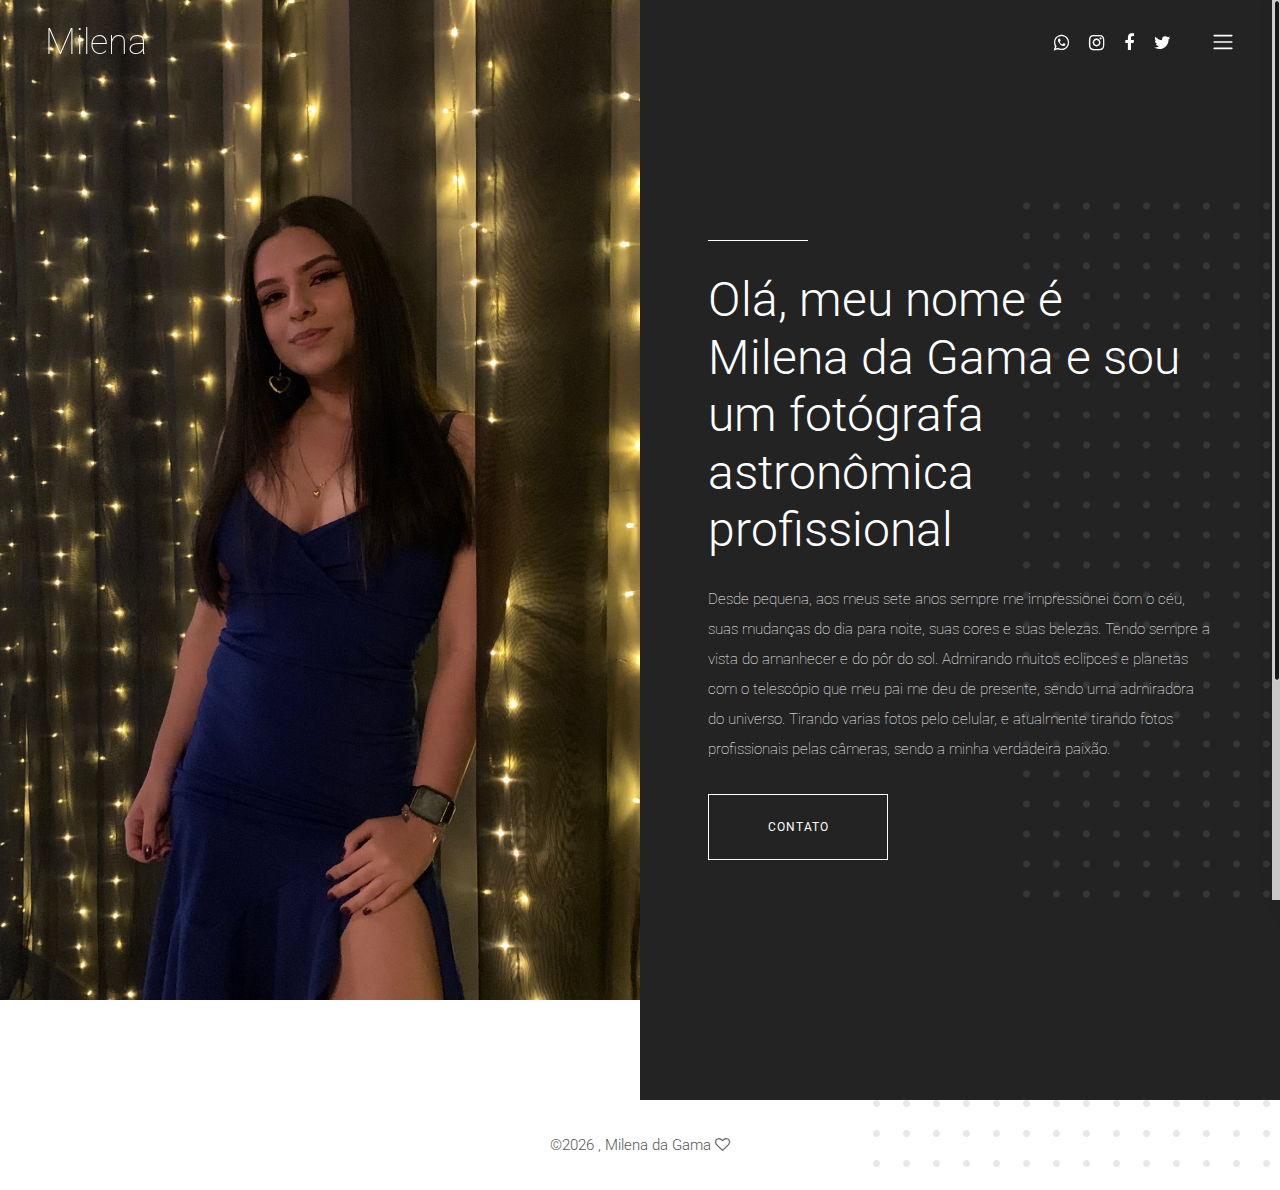
==== about-me.html @ 98a36a6b "site03" ====
<!DOCTYPE html>
<html lang="pt-BR">

<head>
    <meta charset="UTF-8">
    <meta name="description" content="">
    <meta http-equiv="X-UA-Compatible" content="IE=edge">
    <meta name="viewport" content="width=device-width, initial-scale=1, shrink-to-fit=no">
    <!-- The above 4 meta tags *must* come first in the head; any other head content must come *after* these tags -->

    <!-- Title  -->
    <title>Milena</title>

    <!-- Favicon  -->
    <link rel="icon" href="img/core-img/favicon.ico">

    <!-- Style CSS -->
    <link rel="stylesheet" href="style.css">

</head>

<body>
    <!-- Preloader Start -->
    <div id="preloader">
        <div class="preload-content">
            <div id="sonar-load"></div>
        </div>
    </div>
    <!-- Preloader End -->

    <!-- ***** Main Menu Area Start ***** -->
    <div class="mainMenu d-flex align-items-center justify-content-between">
        <!-- Close Icon -->
        <div class="closeIcon">
            <i class="ti-close" aria-hidden="true"></i>
        </div>
        <!-- Logo Area -->
        <div class="logo-area">
            <a href="index.html">Milena</a>
        </div>
        <!-- Nav -->
        <div class="sonarNav">
            <nav>
                <ul>
                    <li class="nav-item active">
                        <a class="nav-link" href="index.html">Home</a>
                    </li>
                    <li class="nav-item">
                        <a class="nav-link" href="about-me.html">Sobre mim</a>
                    </li>

                    <li class="nav-item">
                        <a class="nav-link" href="portfolio.html">Portfólio</a>
                    </li>

                </ul>
            </nav>
        </div>
        <!-- Copwrite Text -->
        <div class="copywrite-text">
            <p><!-- Link back to Colorlib can't be removed. Template is licensed under CC BY 3.0. -->
                &copy;<script>document.write(new Date().getFullYear());</script> , Milena da Gama <i class="fa fa-heart-o" aria-hidden="true"></i>

<!-- Link back to Colorlib can't be removed. Template is licensed under CC BY 3.0. -->
</p>
        </div>
    </div>
    <!-- ***** Main Menu Area End ***** -->

    <!-- ***** Header Area Start ***** -->
    <header class="header-area">
        <div class="container-fluid">
            <div class="row">
                <div class="col-12">
                    <div class="menu-area d-flex justify-content-between">
                        <!-- Logo Area  -->
                        <div class="logo-area">
                            <a href="index.html">Milena</a>
                        </div>

                        <div class="menu-content-area d-flex align-items-center">
                            <!-- Header Social Area -->
                            <div class="header-social-area d-flex align-items-center">

                                <a href="https://api.whatsapp.com/send/?phone=552198000376&text&app_absent=0" data-toggle="tooltip" data-placement="bottom" title="Whatsapp"><i class="fa fa-whatsapp" aria-hidden="true"></i></a>
                                <a href="https://instagram.com/mile_gama04?igshid=YmMyMTA2M2Y=" data-toggle="tooltip" data-placement="bottom" title="Instagram"><i class="fa fa-instagram" aria-hidden="true"></i></a>
                                <a href="https://www.facebook.com/milena.gama.7140" data-toggle="tooltip" data-placement="bottom" title="Facebook"><i class="fa fa-facebook" aria-hidden="true"></i></a>
                                <a href="https://mobile.twitter.com/miih_gmf
                                " data-toggle="tooltip" data-placement="bottom" title="Twitter"><i class="fa fa-twitter" aria-hidden="true"></i></a>
                            </div>
                            <!-- Menu Icon -->
                            <span class="navbar-toggler-icon" id="menuIcon"></span>
                        </div>
                    </div>
                </div>
            </div>
        </div>
    </header>
    <!-- ***** Header Area End ***** -->

    <!-- ***** Hero Area Start ***** -->
    <div class="hero-area d-flex align-items-center">
        <!-- Back End Content -->
        <div class="backEnd-content">
            <img class="dots" src="img/core-img/dots.png" alt="dots">
        </div>

        <!-- Hero Thumbnail -->
        <div class="hero-thumbnail aboutUs equalize bg-img" style="background-image: url(img/bg-img/about.jpg);"></div>
        
        <!-- Hero Content -->
        <div class="hero-content aboutUs equalize">
            <div class="container-fluid h-100">
                <div class="row h-100 align-items-center justify-content-center">
                    <div class="col-12 col-md-10">
                        <div class="line"></div>
                        <title>Sobre mim</title>
                        <h2>Olá, meu nome é Milena da Gama e sou um fotógrafa astronômica profissional</h2>
                        <p lang="pt-BR"> Desde pequena, aos meus sete anos sempre me impressionei com o céu, suas  mudanças do dia para noite, suas cores e suas belezas. Tendo sempre a vista do amanhecer e do pôr do sol. Admirando muitos eclipces e planetas com o telescópio que meu pai me deu de presente, sendo uma admiradora do universo. Tirando varias fotos pelo celular, e atualmente tirando fotos profissionais pelas câmeras, sendo a minha verdadeira paixão.</p>
                        <a href="https://wa.me/5521998000376" class="btn sonar-btn white-btn">contato</a>
                        
                    </div>
                </div>
            </div>
        </div>
    </div>

    <!-- ***** Footer Area Start ***** -->
    <footer class="footer-area">
        <!-- back end content -->
        <div class="backEnd-content">
            <img class="dots" src="img/core-img/dots.png" alt="dots">
        </div>

        <div class="container">
            <div class="row">
                <div class="col-12">
                    <!-- Copywrite Text -->
                    <div class="copywrite-text">
                        <p><!-- Link back to Colorlib can't be removed. Template is licensed under CC BY 3.0. -->
 &copy;<script>document.write(new Date().getFullYear());</script> , Milena da Gama <i class="fa fa-heart-o" aria-hidden="true"></i>
<!-- Link back to Colorlib can't be removed. Template is licensed under CC BY 3.0. -->
</p>
                    </div>
                </div>
            </div>
        </div>
    </footer>
    <!-- ***** Footer Area End ***** -->

    <!-- jQuery (Necessary for All JavaScript Plugins) -->
    <script src="js/jquery/jquery-2.2.4.min.js"></script>
    <!-- Popper js -->
    <script src="js/popper.min.js"></script>
    <!-- Bootstrap js -->
    <script src="js/bootstrap.min.js"></script>
    <!-- Plugins js -->
    <script src="js/plugins.js"></script>
    <!-- Active js -->
    <script src="js/active.js"></script>

</body>

</html>
---- style.css ----
/* [ -- Master Stylesheet -- ] */
/* ----------------------------------------------------------
:: Template Name: Sonar - Photography Template
:: Author: Colorlib
:: Author URL: https://colorlib.com
:: Version: 1.0
:: Created: March 09, 2018
:: Last Updated: March 09, 2018
---------------------------------------------------------- */
/* Variables */
/* mixin */
/* :: Import Fonts */
@import url("https://fonts.googleapis.com/css?family=Roboto:100,300,400,500,700");
/* :: Import All CSS */
@import url(css/bootstrap.min.css);
@import url(css/animate.css);
@import url(css/owl.carousel.css);
@import url(css/magnific-popup.css);
@import url(css/font-awesome.min.css);
@import url(css/themify-icons.css);
/* :: Base CSS */
* {
  margin: 0;
  padding: 0; }

body {
  font-family: "Roboto", sans-serif; }

h1,
h2,
h3,
h4,
h5,
h6 {
  color: #2f2f2f;
  font-weight: 300; }

p {
  color: #565656;
  font-size: 15px;
  line-height: 2;
  font-weight: 100; }

a {
  -webkit-transition-duration: 500ms;
  transition-duration: 500ms;
  text-decoration: none;
  outline: none;
  font-size: 14px;
  font-weight: 700; }
  a:hover, a:focus {
    -webkit-transition-duration: 500ms;
    transition-duration: 500ms;
    text-decoration: none;
    outline: none;
    font-size: 12px;
    font-weight: 400; }

#preloader {
  display: -webkit-box;
  display: -ms-flexbox;
  display: flex;
  -webkit-box-align: center;
  -ms-flex-align: center;
  -ms-grid-row-align: center;
  align-items: center;
  -webkit-box-pack: center;
  -ms-flex-pack: center;
  justify-content: center;
  background-color: #232323;
  position: fixed;
  width: 100%;
  height: 100%;
  z-index: 1000000; }

#sonar-load {
  width: 70px;
  height: 70px;
  border-radius: 50%;
  border: 3px;
  border-style: solid;
  border-color: transparent;
  border-top-color: #f8f5f5;
  -webkit-animation: sonar 2400ms linear infinite;
  animation: sonar 2400ms linear infinite;
  z-index: 999; }
  #sonar-load:before {
    content: "";
    position: absolute;
    top: 7.5px;
    left: 7.5px;
    right: 7.5px;
    bottom: 7.5px;
    border-radius: 50%;
    border: 3px;
    border-style: solid;
    border-color: transparent;
    border-top-color: #f8f5f5;
    -webkit-animation: sonar 2700ms linear infinite;
    animation: sonar 2700ms linear infinite; }
  #sonar-load:after {
    content: "";
    position: absolute;
    top: 20px;
    left: 20px;
    right: 20px;
    bottom: 20px;
    border-radius: 50%;
    border: 3px;
    border-style: solid;
    border-color: transparent;
    border-top-color: #f8f5f5;
    -webkit-animation: sonar 1800ms linear infinite;
    animation: sonar 1800ms linear infinite; }

@-webkit-keyframes sonar {
  0% {
    -webkit-transform: rotate(0deg);
    transform: rotate(0deg); }
  100% {
    -webkit-transform: rotate(360deg);
    transform: rotate(360deg); } }
@keyframes sonar {
  0% {
    -webkit-transform: rotate(0deg);
    transform: rotate(0deg); }
  100% {
    -webkit-transform: rotate(360deg);
    transform: rotate(360deg); } }
ul,
ol {
  margin: 0; }
  ul li,
  ol li {
    list-style: none; }

img {
  height: auto;
  max-width: 100%; }

.sonar-table {
  display: table;
  z-index: 9;
  position: absolute;
  width: 100%;
  height: 100%;
  margin: 0; }

.sonar-table-cell {
  display: table-cell;
  vertical-align: middle; }

.mt-15 {
  margin-top: 15px; }

.mt-30 {
  margin-top: 30px; }

.mt-50 {
  margin-top: 50px; }

.mt-70 {
  margin-top: 70px; }

.mt-100 {
  margin-top: 100px; }

.mb-15 {
  margin-bottom: 15px; }

.mb-30 {
  margin-bottom: 30px; }

.mb-50 {
  margin-bottom: 50px; }

.ml-15 {
  margin-left: 15px; }

.ml-30 {
  margin-left: 30px; }

.mr-15 {
  margin-right: 15px; }

.mr-30 {
  margin-right: 30px; }

.mb-70 {
  margin-bottom: 70px; }

.mb-100 {
  margin-bottom: 100px; }

.mt-230 {
  margin-top: 230px; }
  @media only screen and (max-width: 767px) {
    .mt-230 {
      margin-top: 100px; } }

.bg-img {
  background-position: center center;
  background-size: cover;
  background-repeat: no-repeat; }

.bg-transparent {
  background-color: transparent; }

.font-bold {
  font-weight: 700; }

.font-light {
  font-weight: 300; }

.height-500 {
  height: 500px !important; }

.height-600 {
  height: 600px !important; }

.height-700 {
  height: 700px !important; }

.height-800 {
  height: 800px !important; }

.mfp-wrap {
  z-index: 100000; }

.mfp-image-holder .mfp-close,
.mfp-iframe-holder .mfp-close {
  color: #ffffff;
  right: -30px;
  padding-right: 0;
  width: 30px;
  height: 30px;
  line-height: 25px;
  text-align: center;
  border: 2px solid #ffffff;
  border-radius: 50%;
  top: 10px; }

#scrollUp {
  background-color: #232323;
  border-radius: 50%;
  bottom: 60px;
  right: 60px;
  box-shadow: 0 2px 6px 0 rgba(0, 0, 0, 0.3);
  color: #ffffff;
  font-size: 30px;
  height: 70px;
  text-align: center;
  width: 70px;
  line-height: 66px;
  -webkit-transition-duration: 500ms;
  transition-duration: 500ms; }
  #scrollUp:hover {
    background-color: #192a56; }
  @media only screen and (min-width: 768px) and (max-width: 991px) {
    #scrollUp {
      bottom: 30px;
      right: 30px;
      height: 50px;
      width: 50px;
      line-height: 46px; } }
  @media only screen and (max-width: 767px) {
    #scrollUp {
      bottom: 30px;
      right: 30px;
      height: 50px;
      width: 50px;
      line-height: 46px; } }

.section-padding-100 {
  padding: 100px 0; }

.section-padding-50 {
  padding: 50px 0; }

.section-padding-50-0 {
  padding: 50px 0 0 0; }

.section-padding-100-70 {
  padding: 100px 0 70px; }

.section-padding-100-50 {
  padding: 100px 0 50px; }

.section-padding-100-0 {
  padding: 100px 0 0; }

.section-padding-0-100 {
  padding: 0 0 100px; }

.section-padding-100-20 {
  padding: 100px 0 20px 0; }

.bg-gray {
  background-color: #f8f5f5; }

.nicescroll-rails {
  z-index: 999999 !important; }

.section-heading {
  text-align: center;
  margin-bottom: 80px;
  position: relative;
  z-index: 1; }
  .section-heading .line {
    width: 100px;
    height: 1px;
    background-color: #232323;
    margin-bottom: 30px;
    display: block; }
  .section-heading h2 {
    font-size: 48px;
    margin-bottom: 0;
    font-weight: 100;
    line-height: 1.5; }
    .section-heading h2 span {
      font-weight: 400; }
    @media only screen and (min-width: 768px) and (max-width: 991px) {
      .section-heading h2 {
        font-size: 36px; } }
    @media only screen and (max-width: 767px) {
      .section-heading h2 {
        font-size: 30px; } }

.sonar-btn {
  position: relative;
  z-index: 1;
  min-width: 180px;
  height: 66px;
  border: 1px solid;
  border-color: #2f2f2f;
  text-transform: uppercase;
  color: #2f2f2f;
  font-size: 12px;
  letter-spacing: 1px;
  border-radius: 0;
  line-height: 64px;
  padding: 0;
  background-color: #ffffff; }
  .sonar-btn:hover, .sonar-btn:focus {
    background-color: #2f2f2f;
    font-size: 12px;
    color: #ffffff; }
  .sonar-btn.white-btn {
    border-color: #ffffff;
    color: #ffffff;
    background-color: transparent; }
    .sonar-btn.white-btn:hover, .sonar-btn.white-btn:focus {
      background-color: #ffffff;
      color: #2f2f2f; }
  .sonar-btn.btn-2 {
    background-color: #2f2f2f;
    font-size: 12px;
    color: #ffffff; }
  .sonar-btn.btn-3 {
    background-color: #232323;
    color: #ffffff; }
    .sonar-btn.btn-3::before {
      position: absolute;
      width: 100%;
      height: 100%;
      background-color: transparent;
      border: 1px solid;
      border-color: #232323;
      right: -6px;
      bottom: -6px;
      content: '';
      z-index: -100; }
    .sonar-btn.btn-3:hover, .sonar-btn.btn-3:focus {
      background-color: #232323;
      color: #ffffff; }

.bg-overlay {
  position: relative;
  z-index: 1; }
  .bg-overlay::after {
    position: absolute;
    z-index: -1;
    top: 0;
    left: 0;
    width: 100%;
    height: 100%;
    background-color: #2f2f2f;
    opacity: 0.85;
    content: ''; }

.bg-overlay-black {
  position: relative;
  z-index: 1; }
  .bg-overlay-black::after {
    position: absolute;
    z-index: 1;
    top: 0;
    left: 0;
    width: 100%;
    height: 100%;
    background-color: #000;
    opacity: 0.85;
    content: ''; }

.bg-overlay-white {
  position: relative;
  z-index: 1; }
  .bg-overlay-white::after {
    position: absolute;
    z-index: -2;
    top: 0;
    left: 0;
    width: 100%;
    height: 100%;
    background-color: rgba(230, 241, 255, 0.5);
    content: ''; }

.slide-background-overlay {
  position: relative;
  z-index: 1;
  bottom: 0;
  left: 0;
  width: 100%;
  height: 60%; }
  .slide-background-overlay::after {
    content: '';
    position: absolute;
    height: 60%;
    width: 100%;
    z-index: -1;
    bottom: 0;
    left: 0;
    background: rgba(0, 0, 0, 0.9);
    background: -webkit-linear-gradient(bottom, rgba(0, 0, 0, 0.9) 0%, rgba(0, 0, 0, 0.1) 90%, rgba(0, 0, 0, 0) 100%);
    background: linear-gradient(to top, rgba(0, 0, 0, 0.9) 0%, rgba(0, 0, 0, 0.1) 90%, rgba(0, 0, 0, 0) 100%); }

.grids {
  position: fixed;
  width: 100%;
  height: 100%;
  z-index: -1; }
  .grids div {
    width: 1px;
    height: 100%;
    background-color: #e0e3e4; }
    .grids div:nth-child(5) {
      background-color: #bababa; }
    .grids div:first-child, .grids div:last-child {
      background-color: transparent; }

/* :: Header Area CSS */
.header-area {
  position: fixed;
  z-index: 995;
  top: 0;
  left: 0;
  width: 100%;
  height: auto;
  -webkit-transition-duration: 500ms;
  transition-duration: 500ms;
  background-color: transparent;
  padding: 15px 30px; }
  .header-area .logo-area a {
    color: #ffffff;
    font-size: 36px;
    font-weight: 100; }
    @media only screen and (max-width: 767px) {
      .header-area .logo-area a {
        font-size: 24px; } }
  .header-area .menu-content-area .header-social-area {
    margin-right: 30px; }
    .header-area .menu-content-area .header-social-area a {
      font-size: 18px;
      padding: 0 10px;
      color: #ffffff; }
      @media only screen and (max-width: 767px) {
        .header-area .menu-content-area .header-social-area a {
          padding: 0 5px;
          font-size: 14px; } }
    @media only screen and (max-width: 767px) {
      .header-area .menu-content-area .header-social-area {
        margin-right: 15px; } }
  .header-area.sticky {
    background-color: #232323; }
  @media only screen and (max-width: 767px) {
    .header-area {
      padding: 10px 0; } }

.navbar-toggler-icon {
  background-image: url("data:image/svg+xml;charset=utf8,%3Csvg viewBox='0 0 30 30' xmlns='http://www.w3.org/2000/svg'%3E%3Cpath stroke='rgba(255, 255, 255, 1)' stroke-width='2' stroke-linecap='round' stroke-miterlimit='10' d='M4 7h22M4 15h22M4 23h22'/%3E%3C/svg%3E");
  cursor: pointer; }

.mainMenu {
  position: fixed;
  width: 480px;
  height: 100%;
  top: 0;
  right: -500px;
  background-color: #232323;
  z-index: 99999;
  text-align: center;
  -webkit-box-orient: vertical;
  -webkit-box-direction: normal;
  -ms-flex-direction: column;
  flex-direction: column;
  padding: 50px 15px;
  -webkit-transition-duration: 800ms;
  transition-duration: 800ms;
  box-shadow: 0 0 40px rgba(0, 0, 0, 0.2); }
  .mainMenu .closeIcon {
    position: absolute;
    right: 50px;
    top: 50px;
    z-index: 9;
    color: #ffffff;
    font-size: 20px;
    cursor: pointer;
    -webkit-transition-duration: 750ms;
    transition-duration: 750ms; }
    .mainMenu .closeIcon:hover {
      -webkit-transform: rotate(180deg);
      transform: rotate(180deg); }
    @media only screen and (max-width: 767px) {
      .mainMenu .closeIcon {
        right: 30px;
        top: 30px; } }
  .mainMenu .logo-area a {
    color: #ffffff;
    font-size: 30px;
    display: block;
    font-weight: 100; }
    @media only screen and (max-width: 767px) {
      .mainMenu .logo-area a {
        font-size: 24px; } }
  .mainMenu .copywrite-text p {
    margin-bottom: 0;
    color: #ffffff; }
    @media only screen and (max-width: 767px) {
      .mainMenu .copywrite-text p {
        font-size: 14px; } }
  .mainMenu .copywrite-text a {
    font-weight: 100;
    color: #ffffff; }
    .mainMenu .copywrite-text a:hover, .mainMenu .copywrite-text a:focus {
      font-size: 14px; }
  .mainMenu .nav-link {
    color: #ffffff;
    font-size: 18px;
    position: relative;
    z-index: 1;
    font-weight: 300;
    padding: 12px 15px; }
    @media only screen and (max-width: 767px) {
      .mainMenu .nav-link {
        font-size: 14px;
        padding: 10px; } }
    .mainMenu .nav-link::after {
      content: '';
      bottom: 0;
      width: 30px;
      height: 1px;
      background-color: rgba(255, 255, 255, 0.5);
      left: 50%;
      -webkit-transform: translateX(-50%);
      transform: translateX(-50%);
      position: absolute;
      z-index: 5;
      -webkit-transition-duration: 500ms;
      transition-duration: 500ms; }
    .mainMenu .nav-link:hover::after, .mainMenu .nav-link:focus::after {
      width: 70px;
      background-color: white; }
  @media only screen and (min-width: 992px) and (max-width: 1199px) {
    .mainMenu {
      padding: 30px 15px; } }
  @media only screen and (min-width: 768px) and (max-width: 991px) {
    .mainMenu {
      padding: 30px 15px; } }
  @media only screen and (max-width: 767px) {
    .mainMenu {
      padding: 15px;
      width: 300px; } }

/* :: Menu Open CSS */
.menu-open .mainMenu {
  right: 0; }

/* :: Hero Slides Area CSS */
.hero-slides .single-hero-slide {
  height: 950px;
  position: relative;
  z-index: 1;
  padding: 0 40px 100px;
  -webkit-transition-duration: 800ms;
  transition-duration: 800ms;
  overflow: visible;
  cursor: pointer; }
  .hero-slides .single-hero-slide .hero-slides-content {
    position: relative;
    z-index: 1;
    -webkit-transform: translateY(75%);
    transform: translateY(75%);
    -webkit-transition-duration: 800ms;
    transition-duration: 800ms;
    bottom: 0; }
    .hero-slides .single-hero-slide .hero-slides-content .line {
      width: 100px;
      height: 1px;
      background-color: #ffffff;
      margin-bottom: 30px;
      display: block; }
    .hero-slides .single-hero-slide .hero-slides-content h2 {
      color: #ffffff;
      font-weight: 100; }
    .hero-slides .single-hero-slide .hero-slides-content p {
      color: #ffffff;
      margin-bottom: 0;
      -webkit-transition-duration: 500ms;
      transition-duration: 500ms;
      margin-top: 140px; }
  .hero-slides .single-hero-slide:hover .hero-slides-content {
    -webkit-transform: translateY(0%);
    transform: translateY(0%); }
  .hero-slides .single-hero-slide:hover p {
    margin-top: 40px; }
  @media only screen and (min-width: 992px) and (max-width: 1199px) {
    .hero-slides .single-hero-slide {
      height: 800px; } }
  @media only screen and (min-width: 768px) and (max-width: 991px) {
    .hero-slides .single-hero-slide {
      height: 700px; } }
  @media only screen and (max-width: 767px) {
    .hero-slides .single-hero-slide {
      height: 550px; } }
.hero-slides .owl-dots {
  position: absolute;
  left: 50px;
  bottom: 50px; }
  .hero-slides .owl-dots .owl-dot {
    width: 8px;
    height: 8px;
    border: 1px solid #6a6a67;
    margin: 0 5px;
    border-radius: 50%;
    display: inline-block; }
    .hero-slides .owl-dots .owl-dot.active {
      border: 1px solid #ffffff;
      background-color: #ffffff; }

/* :: Portfolio Area CSS */
.portfolio-area {
  overflow-x: hidden; }
  .portfolio-area .portfolio-title h2 {
    font-size: 56px;
    text-align: center;
    font-weight: 100; }
    .portfolio-area .portfolio-title h2 span {
      font-weight: 400; }
    @media only screen and (min-width: 768px) and (max-width: 991px) {
      .portfolio-area .portfolio-title h2 {
        font-size: 36px; } }
    @media only screen and (max-width: 767px) {
      .portfolio-area .portfolio-title h2 {
        font-size: 30px; } }

.single-portfolio-item {
  position: relative;
  z-index: 1; }
  .single-portfolio-item .backend-content .dots {
    position: absolute;
    z-index: -1;
    top: -100px;
    left: -150px; }
  .single-portfolio-item .backend-content h2 {
    position: absolute;
    font-size: 230px;
    color: #f0f0f0;
    z-index: -10;
    top: -170px;
    right: 40%; }
    @media only screen and (min-width: 992px) and (max-width: 1199px) {
      .single-portfolio-item .backend-content h2 {
        font-size: 170px;
        top: -120px; } }
    @media only screen and (min-width: 768px) and (max-width: 991px) {
      .single-portfolio-item .backend-content h2 {
        font-size: 80px;
        top: -50px; } }
    @media only screen and (max-width: 767px) {
      .single-portfolio-item .backend-content h2 {
        font-size: 80px;
        top: -50px; } }
  .single-portfolio-item .portfolio-meta {
    padding-top: 30px; }
    .single-portfolio-item .portfolio-meta p {
      font-weight: 500;
      font-size: 14px;
      margin-bottom: 5px; }
    .single-portfolio-item .portfolio-meta h2 {
      font-size: 30px; }
      @media only screen and (max-width: 767px) {
        .single-portfolio-item .portfolio-meta h2 {
          font-size: 24px; } }
  .single-portfolio-item.portfolio-item-2 .backend-content .dots {
    position: absolute;
    z-index: -1;
    top: 0;
    left: auto;
    right: -150px; }
  .single-portfolio-item.portfolio-item-3 .backend-content .dots {
    top: 0;
    left: -200px;
    right: auto;
    -webkit-transform: rotate(90deg);
    transform: rotate(90deg); }
  .single-portfolio-item.portfolio-item-3 .backend-content h2 {
    top: -180px;
    left: 30%;
    right: auto; }
    @media only screen and (min-width: 992px) and (max-width: 1199px) {
      .single-portfolio-item.portfolio-item-3 .backend-content h2 {
        top: -130px; } }
    @media only screen and (min-width: 768px) and (max-width: 991px) {
      .single-portfolio-item.portfolio-item-3 .backend-content h2 {
        top: -90px;
        font-size: 100px; } }
    @media only screen and (max-width: 767px) {
      .single-portfolio-item.portfolio-item-3 .backend-content h2 {
        top: -70px; } }
  @media only screen and (max-width: 767px) {
    .single-portfolio-item.portfolio-item-3 {
      margin-bottom: 100px; } }
  .single-portfolio-item.portfolio-item-4 {
    top: -220px; }
    .single-portfolio-item.portfolio-item-4 .backend-content .dots {
      top: auto;
      bottom: -130px;
      left: 70%;
      right: auto;
      -webkit-transform: rotate(90deg);
      transform: rotate(90deg); }
    @media only screen and (max-width: 767px) {
      .single-portfolio-item.portfolio-item-4 {
        top: 0;
        margin-bottom: 100px; } }
  .single-portfolio-item.portfolio-item-5 {
    top: -450px;
    height: 0; }
    @media only screen and (max-width: 767px) {
      .single-portfolio-item.portfolio-item-5 {
        top: 0;
        height: auto;
        margin-bottom: 100px; } }
    @media only screen and (min-width: 768px) and (max-width: 991px) {
      .single-portfolio-item.portfolio-item-5 {
        top: -230px; } }
  .single-portfolio-item.portfolio-item-6 {
    top: 0;
    height: 0; }
    @media only screen and (max-width: 767px) {
      .single-portfolio-item.portfolio-item-6 {
        height: auto;
        margin-bottom: 100px; } }
  .single-portfolio-item.portfolio-item-7 {
    margin-top: 50px; }
    .single-portfolio-item.portfolio-item-7 .backend-content .dots {
      position: absolute;
      z-index: -1;
      top: auto;
      bottom: 0;
      left: auto;
      right: -150px; }
    .single-portfolio-item.portfolio-item-7 .backend-content h2 {
      top: -180px;
      left: 30%;
      right: auto; }
      @media only screen and (min-width: 992px) and (max-width: 1199px) {
        .single-portfolio-item.portfolio-item-7 .backend-content h2 {
          top: -100px; } }
      @media only screen and (max-width: 767px) {
        .single-portfolio-item.portfolio-item-7 .backend-content h2 {
          top: -60px; } }

/* :: Call to Action Area CSS */
.call-to-action-content {
  text-align: center; }
  .call-to-action-content h2 {
    font-weight: 100;
    font-size: 72px;
    margin-bottom: 15px; }
    @media only screen and (min-width: 992px) and (max-width: 1199px) {
      .call-to-action-content h2 {
        font-size: 55px; } }
    @media only screen and (min-width: 768px) and (max-width: 991px) {
      .call-to-action-content h2 {
        font-size: 36px; } }
    @media only screen and (max-width: 767px) {
      .call-to-action-content h2 {
        font-size: 30px; } }
  .call-to-action-content h5 {
    font-size: 48px;
    margin-bottom: 0; }
    @media only screen and (min-width: 768px) and (max-width: 991px) {
      .call-to-action-content h5 {
        font-size: 30px; } }
    @media only screen and (max-width: 767px) {
      .call-to-action-content h5 {
        font-size: 24px; } }

.sonar-call-to-action-area {
  position: relative;
  z-index: 1;
  overflow: hidden; }
  .sonar-call-to-action-area .backEnd-content h2 {
    position: absolute;
    font-size: 230px;
    color: #f0f0f0;
    z-index: -1;
    top: -30px;
    left: -3%; }
    @media only screen and (min-width: 992px) and (max-width: 1199px) {
      .sonar-call-to-action-area .backEnd-content h2 {
        font-size: 170px;
        top: 0; } }
    @media only screen and (min-width: 768px) and (max-width: 991px) {
      .sonar-call-to-action-area .backEnd-content h2 {
        font-size: 150px;
        top: 0; } }
    @media only screen and (max-width: 767px) {
      .sonar-call-to-action-area .backEnd-content h2 {
        font-size: 100px; } }

/* :: Footer CSS */
.footer-area {
  position: relative;
  z-index: 1;
  overflow: hidden; }
  .footer-area .copywrite-text {
    padding: 30px;
    text-align: center; }
    .footer-area .copywrite-text p {
      font-weight: 300;
      margin-bottom: 0; }
    .footer-area .copywrite-text a {
      color: #565656;
      font-weight: 300;
      font-size: 15px; }
      .footer-area .copywrite-text a:hover, .footer-area .copywrite-text a:focus {
        font-size: 15px; }
  .footer-area .backEnd-content .dots {
    position: absolute;
    right: -50px;
    top: 0;
    z-index: -1; }
  .footer-area .backEnd-content h2 {
    position: absolute;
    font-size: 230px;
    color: #f0f0f0;
    z-index: -1;
    top: -50px;
    left: -50px; }
    @media only screen and (min-width: 992px) and (max-width: 1199px) {
      .footer-area .backEnd-content h2 {
        font-size: 170px; } }
    @media only screen and (min-width: 768px) and (max-width: 991px) {
      .footer-area .backEnd-content h2 {
        font-size: 120px;
        top: 0; } }
    @media only screen and (max-width: 767px) {
      .footer-area .backEnd-content h2 {
        font-size: 80px;
        top: 0;
        left: -30px; } }

/* :: Hero Area CSS */
.hero-area {
  background-color: #232323;
  position: relative;
  z-index: 1;
  overflow: hidden;
  -ms-flex-wrap: wrap;
  flex-wrap: wrap; }
  .hero-area .backEnd-content .dots {
    position: absolute;
    right: -200px;
    top: 50%;
    z-index: -2;
    opacity: 0.1;
    -webkit-transform: translateY(-50%);
    transform: translateY(-50%); }
  .hero-area .hero-thumbnail,
  .hero-area .hero-content {
    -webkit-box-flex: 0;
    -ms-flex: 0 0 50%;
    flex: 0 0 50%;
    min-width: 50%;
    position: relative;
    z-index: 1; }
    @media only screen and (max-width: 767px) {
      .hero-area .hero-thumbnail,
      .hero-area .hero-content {
        -webkit-box-flex: 0;
        -ms-flex: 0 0 100%;
        flex: 0 0 100%;
        min-width: 100%; } }
  .hero-area .hero-content {
    height: 880px;
    padding: 100px 0; }
    .hero-area .hero-content .line {
      width: 100px;
      height: 1px;
      background-color: #ffffff;
      margin-bottom: 30px;
      display: block; }
    .hero-area .hero-content h2 {
      color: #ffffff;
      font-size: 48px;
      margin-bottom: 25px; }
      @media only screen and (min-width: 992px) and (max-width: 1199px) {
        .hero-area .hero-content h2 {
          font-size: 40px; } }
      @media only screen and (min-width: 768px) and (max-width: 991px) {
        .hero-area .hero-content h2 {
          font-size: 30px; } }
      @media only screen and (max-width: 767px) {
        .hero-area .hero-content h2 {
          font-size: 30px; } }
    .hero-area .hero-content p {
      color: #ffffff;
      margin-bottom: 30px; }
    .hero-area .hero-content.aboutUs {
      height: 1100px; }
      @media only screen and (max-width: 767px) {
        .hero-area .hero-content.aboutUs {
          height: auto; } }
    @media only screen and (max-width: 767px) {
      .hero-area .hero-content {
        height: auto; } }
  .hero-area .hero-thumbnail.aboutUs::before {
    position: absolute;
    width: 100%;
    height: 100px;
    bottom: 0;
    left: 0;
    background-color: #ffffff;
    content: '';
    z-index: 1; }
    @media only screen and (max-width: 767px) {
      .hero-area .hero-thumbnail.aboutUs::before {
        display: none; } }
  @media only screen and (max-width: 767px) {
    .hero-area .hero-thumbnail {
      height: 400px; } }

/* :: Service Area CSS */
.single-services-area {
  position: relative;
  z-index: 1;
  margin-bottom: 50px; }
  .single-services-area img {
    margin-bottom: 20px; }
  .single-services-area h4 {
    font-size: 28px;
    margin-bottom: 40px; }
  .single-services-area p {
    margin-bottom: 0; }

/* :: Testimonials Area CSS */
.sonar-testimonials-area {
  position: relative;
  z-index: 1;
  padding: 70px 0;
  margin: 0 50px; }
  .sonar-testimonials-area::before {
    position: absolute;
    width: 20%;
    height: 100%;
    left: 0;
    top: 0;
    background-color: #ffffff;
    content: ''; }
  .sonar-testimonials-area .testimonial-content {
    padding: 100px 80px 100px 200px;
    position: relative;
    z-index: 1;
    left: -15px;
    box-shadow: -10px 10px 40px rgba(0, 0, 0, 0.15); }
    @media only screen and (min-width: 992px) and (max-width: 1199px) {
      .sonar-testimonials-area .testimonial-content {
        padding: 100px 80px 100px 130px; } }
    @media only screen and (max-width: 767px) {
      .sonar-testimonials-area .testimonial-content {
        padding: 50px 15px 50px 15px; } }
  .sonar-testimonials-area .single-tes-slide p {
    margin-bottom: 40px;
    font-style: italic; }
  .sonar-testimonials-area .single-tes-slide h6 {
    margin-bottom: 0;
    font-style: italic; }
  .sonar-testimonials-area .owl-dots {
    position: absolute;
    top: 0;
    left: -100px;
    z-index: 10;
    -webkit-transform: translateY(-50%);
    transform: translateY(-50%); }
    .sonar-testimonials-area .owl-dots .owl-dot {
      width: 8px;
      height: 8px;
      border: 1px solid #6a6a67;
      border-radius: 50%;
      margin: 8px 0;
      display: block; }
      .sonar-testimonials-area .owl-dots .owl-dot.active {
        border-color: #232323;
        background-color: #232323; }
    @media only screen and (min-width: 992px) and (max-width: 1199px) {
      .sonar-testimonials-area .owl-dots {
        top: 20%; } }
    @media only screen and (min-width: 768px) and (max-width: 991px) {
      .sonar-testimonials-area .owl-dots {
        top: 30%; } }
    @media only screen and (max-width: 767px) {
      .sonar-testimonials-area .owl-dots {
        display: none; } }
  @media only screen and (max-width: 767px) {
    .sonar-testimonials-area {
      margin: 0 15px; } }

/* :: Portfolio Area CSS */
.sonar-projects-area {
  position: relative;
  z-index: 1;
  padding: 100px 35px 50px; }
  .sonar-projects-area .single_gallery_item {
    position: relative;
    z-index: 1;
    margin-bottom: 50px; }
    .sonar-projects-area .single_gallery_item .gallery-content {
      padding-top: 30px; }
      .sonar-projects-area .single_gallery_item .gallery-content h4 {
        margin-bottom: 10px; }
        @media only screen and (max-width: 767px) {
          .sonar-projects-area .single_gallery_item .gallery-content h4 {
            font-size: 20px; } }
      .sonar-projects-area .single_gallery_item .gallery-content p {
        margin-bottom: 0; }

.sonar-portfolio-menu {
  position: absolute;
  bottom: 40px;
  right: 0;
  width: 50%;
  z-index: 100; }
  .sonar-portfolio-menu .btn {
    padding: 5px 0;
    border: none;
    border-bottom: 2px solid;
    border-color: transparent;
    background-color: transparent;
    color: #ffffff;
    border-radius: 0;
    margin: 0 20px; }
    .sonar-portfolio-menu .btn.active {
      border-color: #ffffff; }
    .sonar-portfolio-menu .btn:hover, .sonar-portfolio-menu .btn:focus {
      box-shadow: none; }
    @media only screen and (min-width: 992px) and (max-width: 1199px) {
      .sonar-portfolio-menu .btn {
        margin: 0 10px; } }
    @media only screen and (min-width: 768px) and (max-width: 991px) {
      .sonar-portfolio-menu .btn {
        margin: 0 5px;
        font-size: 14px; } }
    @media only screen and (max-width: 767px) {
      .sonar-portfolio-menu .btn {
        margin: 0 5px;
        font-size: 14px; } }
  @media only screen and (max-width: 767px) {
    .sonar-portfolio-menu {
      width: 100%;
      bottom: 20px; } }

/* :: Blog Area CSS */
.sonar-blog-area,
.sonar-contact-area {
  position: relative;
  z-index: 1;
  overflow: hidden; }
  .sonar-blog-area .backEnd-content .dots,
  .sonar-contact-area .backEnd-content .dots {
    position: absolute;
    top: -50px;
    right: -200px; }

.single-blog-area {
  position: relative;
  z-index: 1; }
  .single-blog-area .blog-post-thumbnail {
    position: relative;
    z-index: 1; }
    .single-blog-area .blog-post-thumbnail .post-date a {
      position: absolute;
      width: 45px;
      height: auto;
      padding: 15px 10px;
      background-color: #000;
      top: -20px;
      left: 25px;
      font-weight: 100;
      color: #ffffff;
      text-align: center;
      line-height: 2;
      font-size: 15px; }
      .single-blog-area .blog-post-thumbnail .post-date a:hover, .single-blog-area .blog-post-thumbnail .post-date a:focus {
        font-weight: 100;
        font-size: 15px; }
  .single-blog-area .post-content {
    padding-top: 60px; }
    .single-blog-area .post-content .headline {
      font-size: 28px;
      margin-bottom: 5px;
      font-weight: 300;
      color: #2f2f2f; }
      .single-blog-area .post-content .headline:hover, .single-blog-area .post-content .headline:focus {
        font-weight: 300; }
    .single-blog-area .post-content .post-meta {
      margin-bottom: 50px; }
      .single-blog-area .post-content .post-meta a {
        font-size: 12px;
        font-weight: 500;
        color: #2f2f2f; }
        .single-blog-area .post-content .post-meta a:hover, .single-blog-area .post-content .post-meta a:focus {
          font-size: 12px;
          font-weight: 500; }
    .single-blog-area .post-content p {
      margin-bottom: 0; }

.search-widget-area form {
  position: relative;
  z-index: 1; }
  .search-widget-area form input {
    width: 100%;
    height: 42px;
    font-size: 12px;
    font-style: italic;
    border: none;
    border-radius: 0;
    border-bottom: 2px solid #f3f4fa;
    padding: 0 15px;
    background-color: transparent; }
  .search-widget-area form button {
    width: 50px;
    height: 42px;
    background-color: #232323;
    color: #ffffff;
    font-size: 16px;
    border: none;
    position: absolute;
    top: 0;
    right: 0;
    z-index: 10; }

.sonar-catagories-widget-area h6 {
  margin-bottom: 15px; }
.sonar-catagories-widget-area .catagories-menu li a {
  padding: 10px 0 10px 40px;
  font-size: 12px;
  font-weight: 300;
  color: #565656;
  display: block; }

.latest-news-widget-area h6 {
  margin-bottom: 25px; }
.latest-news-widget-area .widget-single-blog-post {
  margin-bottom: 30px; }
  .latest-news-widget-area .widget-single-blog-post .widget-post-content a {
    font-size: 15px;
    color: #2f2f2f;
    margin-bottom: 5px;
    font-weight: 300; }
    .latest-news-widget-area .widget-single-blog-post .widget-post-content a:hover, .latest-news-widget-area .widget-single-blog-post .widget-post-content a:focus {
      font-size: 15px;
      font-weight: 300; }
  .latest-news-widget-area .widget-single-blog-post .widget-post-content p {
    font-size: 12px;
    margin-bottom: 0; }

/* :: Contact Area CSS */
.contact-form h2 {
  font-size: 72px;
  margin-bottom: 15px;
  font-weight: 100; }
  @media only screen and (min-width: 992px) and (max-width: 1199px) {
    .contact-form h2 {
      font-size: 55px; } }
  @media only screen and (min-width: 768px) and (max-width: 991px) {
    .contact-form h2 {
      font-size: 36px; } }
  @media only screen and (max-width: 767px) {
    .contact-form h2 {
      font-size: 30px; } }
.contact-form h4 {
  font-size: 48px;
  margin-bottom: 80px; }
  @media only screen and (min-width: 768px) and (max-width: 991px) {
    .contact-form h4 {
      font-size: 30px; } }
  @media only screen and (max-width: 767px) {
    .contact-form h4 {
      font-size: 24px; } }
.contact-form .form-group {
  margin-bottom: 30px; }
.contact-form .form-control {
  width: 100%;
  height: 60px;
  padding: 0 15px;
  border: none;
  border-bottom: 1px solid;
  border-color: #c0c0c0;
  border-radius: 0;
  font-size: 12px;
  font-style: italic;
  color: #2f2f2f;
  background-color: transparent; }
  .contact-form .form-control:focus, .contact-form .form-control:hover {
    box-shadow: none; }
.contact-form textarea {
  margin-bottom: 50px; }
  .contact-form textarea.form-control {
    height: 220px;
    padding: 15px; }

.map-area {
  position: relative;
  z-index: 1;
  margin: 0 50px; }
  .map-area #googleMap {
    width: 100%;
    height: 540px; }
    @media only screen and (max-width: 767px) {
      .map-area #googleMap {
        height: 400px; } }
  @media only screen and (max-width: 767px) {
    .map-area {
      margin: 0 20px; } }

/* :: About Area CSS */
.sonar-about-us-area {
  position: relative;
  z-index: 1;
  padding: 120px 0;
  overflow: hidden; }
  .sonar-about-us-area::after {
    content: "";
    width: 50%;
    height: 100%;
    top: 0;
    left: 0;
    background-color: #ffffff;
    position: absolute;
    z-index: -5; }
  .sonar-about-us-area.second-part {
    position: relative;
    padding: 120px 0; }
    .sonar-about-us-area.second-part::after {
      content: "";
      width: 50%;
      height: 100%;
      top: 0;
      left: auto;
      right: 0;
      background-color: #ffffff;
      position: absolute;
      z-index: -5; }
  .sonar-about-us-area .about-us-content {
    padding: 15px 100px 100px;
    margin-left: 100px; }
    @media only screen and (min-width: 992px) and (max-width: 1199px) {
      .sonar-about-us-area .about-us-content {
        padding: 15px 30px 100px;
        margin-left: 50px; } }
    @media only screen and (min-width: 768px) and (max-width: 991px) {
      .sonar-about-us-area .about-us-content {
        margin-left: 0; } }
    @media only screen and (max-width: 767px) {
      .sonar-about-us-area .about-us-content {
        margin-left: 0;
        padding: 15px 20px 100px; } }
  .sonar-about-us-area .backEnd-content h2 {
    position: absolute;
    font-size: 230px;
    color: #f0f0f0;
    z-index: -1;
    top: -130px;
    left: -10%; }
    @media only screen and (min-width: 992px) and (max-width: 1199px) {
      .sonar-about-us-area .backEnd-content h2 {
        font-size: 170px;
        top: -90px; } }
    @media only screen and (min-width: 768px) and (max-width: 991px) {
      .sonar-about-us-area .backEnd-content h2 {
        font-size: 100px;
        top: -30px;
        left: -5%; } }
    @media only screen and (max-width: 767px) {
      .sonar-about-us-area .backEnd-content h2 {
        font-size: 60px;
        top: 0; } }
  .sonar-about-us-area.second-part {
    overflow: hidden; }
    .sonar-about-us-area.second-part .about-us-content {
      padding: 100px;
      margin-left: 0;
      margin-right: 100px; }
      @media only screen and (min-width: 992px) and (max-width: 1199px) {
        .sonar-about-us-area.second-part .about-us-content {
          margin-right: 0; } }
      @media only screen and (min-width: 768px) and (max-width: 991px) {
        .sonar-about-us-area.second-part .about-us-content {
          margin-right: 0; } }
      @media only screen and (max-width: 767px) {
        .sonar-about-us-area.second-part .about-us-content {
          margin-right: 0;
          padding: 100px 20px 70px; } }
    .sonar-about-us-area.second-part .backEnd-content h2 {
      top: -100px;
      left: auto;
      right: -50px; }
      @media only screen and (min-width: 768px) and (max-width: 991px) {
        .sonar-about-us-area.second-part .backEnd-content h2 {
          font-size: 100px;
          top: 0;
          left: auto;
          right: 0; } }

/* :: Shortcode Area CSS */
.elements-title h2 {
  text-transform: capitalize;
  font-size: 48px;
  margin-bottom: 100px; }
  @media only screen and (min-width: 768px) and (max-width: 991px) {
    .elements-title h2 {
      font-size: 30px; } }
  @media only screen and (max-width: 767px) {
    .elements-title h2 {
      font-size: 28px; } }

/* Accordians */
.single-accordion.panel {
  background-color: #ffffff;
  border: 0 solid transparent;
  border-radius: 4px;
  box-shadow: 0 0 0 transparent;
  margin-bottom: 15px; }
.single-accordion:last-of-type {
  margin-bottom: 0; }
.single-accordion h6 {
  margin-bottom: 0;
  text-transform: uppercase; }
  .single-accordion h6 a {
    background-color: #1d1d1d;
    border-radius: 0;
    color: #ffffff;
    display: block;
    margin: 0;
    padding: 20px 60px 20px 20px;
    position: relative;
    font-size: 14px;
    text-transform: capitalize;
    font-weight: 500; }
    .single-accordion h6 a span {
      font-size: 10px;
      position: absolute;
      right: 20px;
      text-align: center;
      top: 24px; }
      .single-accordion h6 a span.accor-open {
        opacity: 0;
        -ms-filter: "progid:DXImageTransform.Microsoft.Alpha(Opacity=0)";
        filter: alpha(opacity=0); }
    .single-accordion h6 a.collapsed {
      background-color: #2f2f2f;
      color: #ffffff; }
      .single-accordion h6 a.collapsed span.accor-close {
        opacity: 0;
        -ms-filter: "progid:DXImageTransform.Microsoft.Alpha(Opacity=0)";
        filter: alpha(opacity=0); }
      .single-accordion h6 a.collapsed span.accor-open {
        opacity: 1;
        -ms-filter: "progid:DXImageTransform.Microsoft.Alpha(Opacity=100)";
        filter: alpha(opacity=100); }
.single-accordion .accordion-content {
  border-top: 0 solid transparent;
  box-shadow: none; }
  .single-accordion .accordion-content p {
    padding: 20px 15px 5px;
    margin-bottom: 0; }

/* Cool Facts CSS */
.single-cool-fact-area {
  text-align: center; }
  .single-cool-fact-area i {
    font-size: 100px;
    color: #2f2f2f;
    margin-bottom: 30px;
    display: block; }
  .single-cool-fact-area img {
    margin-bottom: 30px; }
  .single-cool-fact-area h2 {
    font-size: 48px;
    margin-bottom: 5px; }
  .single-cool-fact-area p {
    margin-bottom: 0; }

/* Barfiller */
.single_progress_bar {
  margin-bottom: 20px; }
  .single_progress_bar:last-of-type {
    margin-bottom: 0; }
  .single_progress_bar p {
    margin-bottom: 0; }
  .single_progress_bar .barfiller {
    background-color: #e0e0e0;
    border: none;
    border-radius: 0;
    box-shadow: none;
    height: 2px;
    margin-bottom: 5px;
    position: relative;
    width: 100%; }
    .single_progress_bar .barfiller .fill {
      display: block;
      position: relative;
      width: 0px;
      height: 100%;
      background-color: #1d1d1d;
      z-index: 1; }
    .single_progress_bar .barfiller .tip {
      margin-top: 10px;
      font-size: 14px;
      left: 0px;
      position: absolute;
      z-index: 2;
      background-color: #1d1d1d;
      color: #ffffff;
      width: 60px;
      height: 32px;
      text-align: center;
      line-height: 32px; }
    .single_progress_bar .barfiller .tipWrap {
      display: none; }

      .logo-area img{
          height: 60%;
          width: 15%;
      }
.single-pie-bar p {
  margin-bottom: 0;
  font-weight: 300;
  color: #2f2f2f; }
@media only screen and (max-width: 767px) {
  .single-pie-bar {
    margin-bottom: 30px; } }

/* The end */

/*# sourceMappingURL=style.css.map */
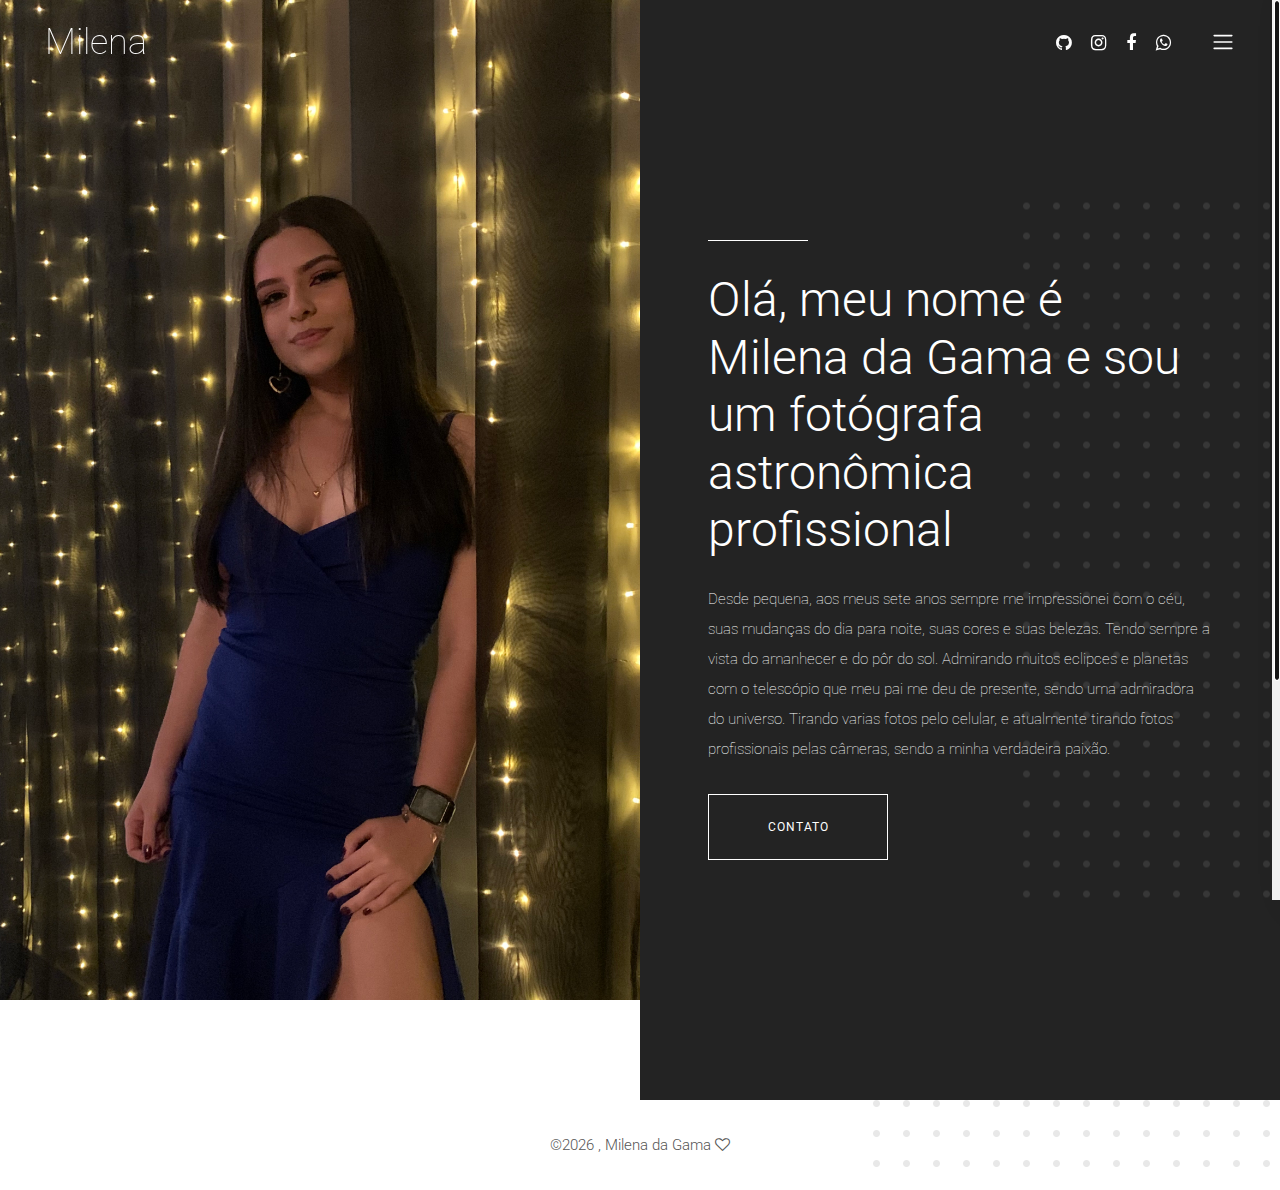
==== commit 8c792078: "Atualizado" ====
--- a/about-me.html
+++ b/about-me.html
@@ -82,11 +82,11 @@
                             <!-- Header Social Area -->
                             <div class="header-social-area d-flex align-items-center">
 
-                                <a href="https://api.whatsapp.com/send/?phone=552198000376&text&app_absent=0" data-toggle="tooltip" data-placement="bottom" title="Whatsapp"><i class="fa fa-whatsapp" aria-hidden="true"></i></a>
+                                <a href="https://github.com/milenagamaf" data-toggle="tooltip" data-placement="bottom" title="Github"><i class="fa fa-github" aria-hidden="true"></i></a>
                                 <a href="https://instagram.com/mile_gama04?igshid=YmMyMTA2M2Y=" data-toggle="tooltip" data-placement="bottom" title="Instagram"><i class="fa fa-instagram" aria-hidden="true"></i></a>
                                 <a href="https://www.facebook.com/milena.gama.7140" data-toggle="tooltip" data-placement="bottom" title="Facebook"><i class="fa fa-facebook" aria-hidden="true"></i></a>
-                                <a href="https://mobile.twitter.com/miih_gmf
-                                " data-toggle="tooltip" data-placement="bottom" title="Twitter"><i class="fa fa-twitter" aria-hidden="true"></i></a>
+                                <a href="https://wa.me/21998000376
+                                " data-toggle="tooltip" data-placement="bottom" title="Whatsapp"><i class="fa fa-whatsapp" aria-hidden="true"></i></a>
                             </div>
                             <!-- Menu Icon -->
                             <span class="navbar-toggler-icon" id="menuIcon"></span>
--- a/style.css
+++ b/style.css
@@ -1452,8 +1452,8 @@
       display: none; }
 
       .logo-area img{
-          height: 60%;
-          width: 15%;
+          height: 55%;
+          width: 20%;
       }
 .single-pie-bar p {
   margin-bottom: 0;
